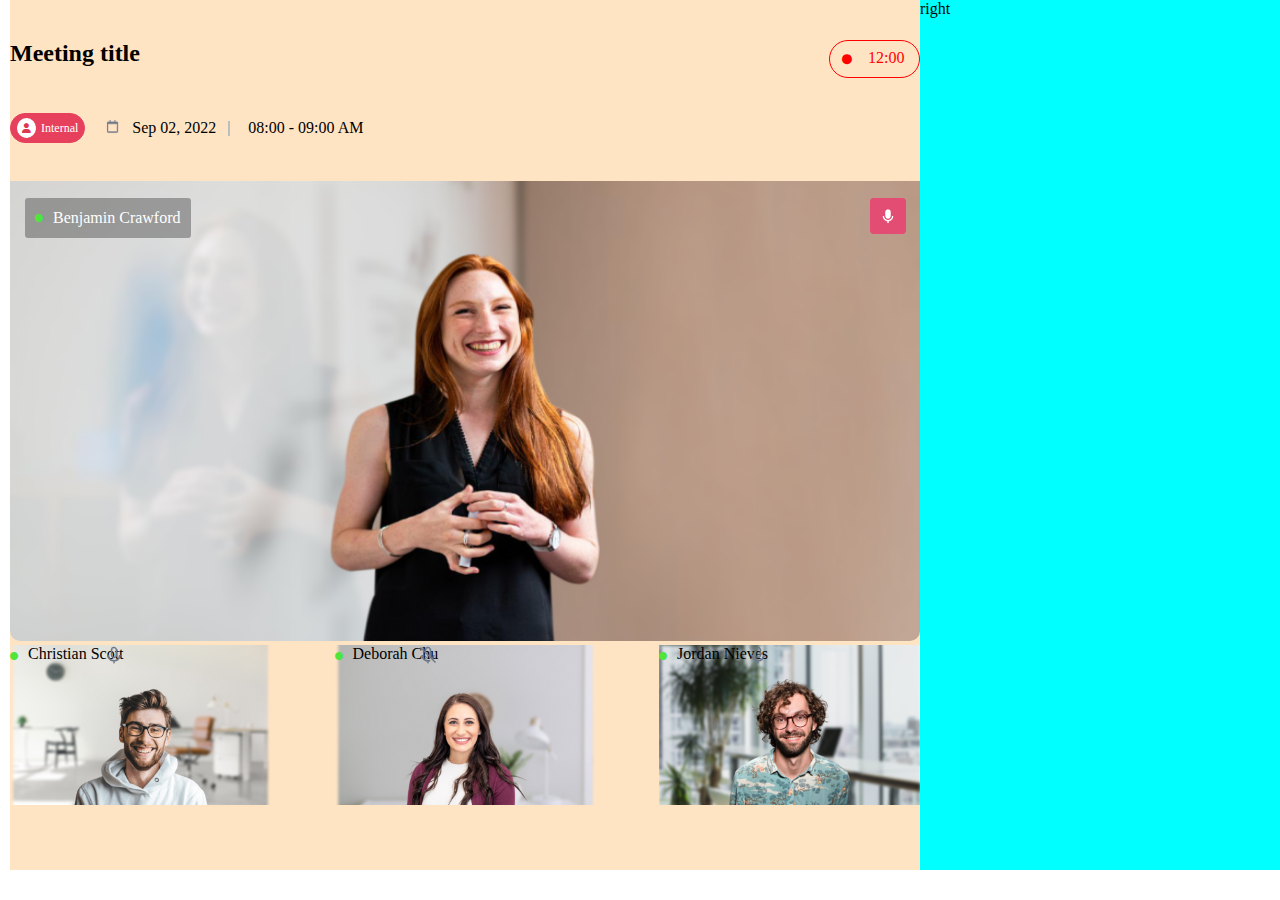
==== index.html @ 49b31103 "Nop bai lan 1" ====
<!DOCTYPE html>
<html lang="en">

<head>
    <meta charset="UTF-8">
    <meta http-equiv="X-UA-Compatible" content="IE=edge">
    <meta name="viewport" content="width=device-width, initial-scale=1.0">
    <title>Document</title>
    <style>
        #wrapper {
            display: flex;
            justify-content: center;
        }
        
        #container {
            display: flex;
            justify-content: space-between;
            width: 1440px;
        }
        
        #center {
            width: 910px;
            background-color: bisque;
        }
        
        #right {
            width: 440px;
            background-color: aqua;
        }
        
        #left {
            width: 90px;
            height: 870px;
            display: flex;
            flex-direction: column;
            justify-content: space-between;
        }
        
        #left_above {
            width: 100%;
            display: flex;
            flex-direction: column;
            align-items: center;
        }
        
        #below {
            display: flex;
            flex-direction: column;
            align-items: center;
            justify-content: center;
        }
        
        .item {
            width: 32px;
            margin-top: 50px;
        }
        
        #setting {
            margin-top: 36px;
        }
    </style>
    <link rel="stylesheet" href="bai.css">
    <link rel="stylesheet" href="/fontawesome-free-6.3.0-web/css/all.css">
</head>

<body>
    <div id="wrapper">
        <div id="container">
            <div id="left">
                <div id="left_above">
                    <img class="item" src="logo.png" alt="">
                    <img class="item" src="home.png" alt="">
                    <img class="item" src="cam.png" alt="">
                    <img class="item" src="chatting.png" alt="">
                    <img class="item" src="user.png" alt="">
                </div>

                <div id="below">
                    <img src="avatar.png" width="44" alt="">
                    <img id="setting" src="setting.png" width="44" alt="">
                </div>
            </div>
            <div id="center">
                <div class="head">
                    <h2>Meeting title</h2>
                    <div class="record">
                        <i class="icon fa-sharp fa-solid fa-circle"></i> 12:00
                    </div>
                </div>
                <div class="calendar">
                    <div class="internal">
                        <i class="user-icon fa-solid fa-user"></i>
                        <div class="txt">Internal</div>
                    </div>
                    <div class="calendar-meeting">
                        <img src="/calender_small.png" alt="" class="icon-cal">
                        <div class="txt-calendar">Sep 02, 2022</div>
                    </div>
                    <div class="line"></div>
                    <div class="time">08:00 - 09:00 AM</div>
                </div>
                <div class="video">
                    <div class="head-video">
                        <div class="onl">
                            <i class="icon-onl fa-sharp fa-solid fa-circle"></i> Benjamin Crawford
                        </div>
                        <div class="record-video"><img src="/mic_color.png" alt=""></div>
                    </div>
                    <img src="/img_big.png" alt="" class="main-img">
                </div>
                <div class="video-small">
                    <div class="video-1">
                        <div class="onl-video-1">
                            <i class="icon-onl fa-sharp fa-solid fa-circle"></i>Christian Scott
                            <img src="/mic1.png" alt="" class="mic">
                        </div>
                        <img src="/img.png" alt="">
                    </div>

                    <div class="video-1">
                        <div class="onl-video-1">
                            <i class="icon-onl fa-sharp fa-solid fa-circle"></i>Deborah Chu
                            <img src="/mic2.png" alt="" class="mic">
                        </div>
                        <img src="/img1.png" alt="">
                    </div>
                    <div class="video-1">
                        <div class="onl-video-1">
                            <i class="icon-onl fa-sharp fa-solid fa-circle"></i>Jordan Nieves
                            <img src="/mic1.png" alt="" class="mic">
                        </div>
                        <img src="/img2.png" alt="">
                    </div>
                </div>
            </div>
            <div id="right">right</div>

        </div>


    </div>

</body>

</html>
---- bai.css ----
* {
    box-sizing: border-box;
    margin: 0;
}

.head {
    display: flex;
    justify-content: space-between;
    margin-top: 40px;
}

.record {
    width: 91px;
    border: 1px solid red;
    padding: 8px 12px;
    border-radius: 50px;
    color: red;
}

.icon {
    font-size: 10px;
    margin-right: 12px;
    margin-bottom: 5px;
}

.calendar {
    display: flex;
    margin-top: 35px;
    align-items: center;
}

.line {
    border: 1px solid rgb(190, 189, 189);
    height: 15px;
}

.internal {
    border: 1px solid rgb(230, 64, 92);
    border-radius: 50px;
    background-color: rgb(230, 64, 92);
    color: white;
    font-size: 12px;
    padding: 4px 6px;
    display: flex;
    justify-content: space-around;
    align-items: center;
}

.user-icon {
    border: 1px solid rgb(255, 255, 255);
    border-radius: 50%;
    background-color: rgb(255, 255, 255);
    padding: 4px;
    font-size: 10px;
    color: rgb(221, 55, 83);
    margin-right: 5px;
}

.calendar-meeting {
    margin-left: 8px;
    display: flex;
    justify-content: space-around;
    padding-left: 12px;
}

.icon-cal {
    width: 15px;
    height: 15px;
}

.txt-calendar {
    padding: 0px 12px;
}

.time {
    padding-left: 18px;
}

.video {
    position: relative;
    margin-top: 38px;
}

.onl {
    position: absolute;
    background-color: rgba(56, 55, 55, 0.4);
    color: white;
    padding: 11px 10px;
    display: flex;
    align-items: center;
    border-radius: 3px;
    margin: 17px 15px;
}

.icon-onl {
    color: rgb(80, 228, 61);
    font-size: 8px;
    margin-right: 10px;
}

.record-video {
    position: absolute;
    right: 0;
    margin: 17px 15px;
    width: 35px;
    height: 35px;
}

.main-img {
    width: 100%;
    height: 460px;
    border-bottom-left-radius: 10px;
    border-bottom-right-radius: 10px;
}

.video-small {
    display: flex;
    justify-content: space-between;
}

.video-1 {
    position: relative;
}

.onl-video-1 {
    position: absolute;
}

.mic {
    position: absolute;
    right: 0px;
}
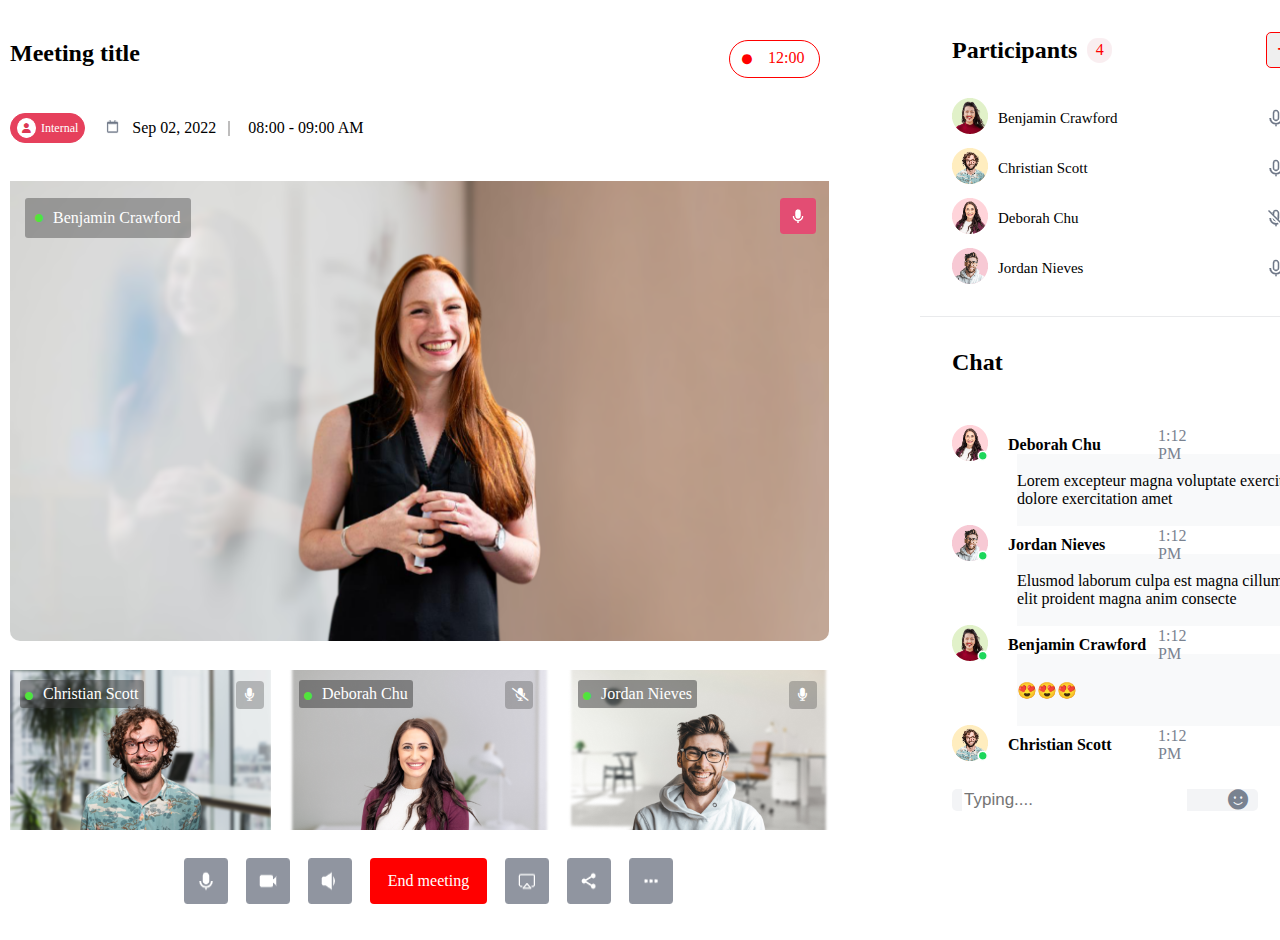
==== commit 8a1122fe: "final bai tap tuan 4" ====
--- a/index.html
+++ b/index.html
@@ -20,12 +20,10 @@
         
         #center {
             width: 910px;
-            background-color: bisque;
         }
         
         #right {
             width: 440px;
-            background-color: aqua;
         }
         
         #left {
@@ -112,28 +110,164 @@
                     <div class="video-1">
                         <div class="onl-video-1">
                             <i class="icon-onl fa-sharp fa-solid fa-circle"></i>Christian Scott
-                            <img src="/mic1.png" alt="" class="mic">
-                        </div>
-                        <img src="/img.png" alt="">
+                            <i class="mic fa-solid fa-microphone"></i>                        </div>
+                        <img src="/img2.png" alt="">
                     </div>
 
                     <div class="video-1">
                         <div class="onl-video-1">
                             <i class="icon-onl fa-sharp fa-solid fa-circle"></i>Deborah Chu
-                            <img src="/mic2.png" alt="" class="mic">
+                            <i class="mic fa-solid fa-microphone-slash"></i>
                         </div>
                         <img src="/img1.png" alt="">
                     </div>
                     <div class="video-1">
                         <div class="onl-video-1">
                             <i class="icon-onl fa-sharp fa-solid fa-circle"></i>Jordan Nieves
-                            <img src="/mic1.png" alt="" class="mic">
-                        </div>
-                        <img src="/img2.png" alt="">
-                    </div>
-                </div>
-            </div>
-            <div id="right">right</div>
+                            <i class="mic fa-solid fa-microphone"></i>
+                        </div>
+                        <img src="/img.png" alt="">
+                    </div>
+                </div>
+                <div class="task-bar">
+                    <img src="/mic_grey_color.png" alt="" class="img-item">
+                    <img src="/cam_color.png" alt="" class="img-item">
+                    <img src="/speaker_grey_color.png" alt="" class="img-item">
+                    <p class="txt-item">End meeting</p>
+                    <img src="/Button 2179.png" alt="" class="img-item">
+                    <img src="/share.png" alt="" class="img-item">
+                    <img src="/ab.png   " alt="" class="img-item">
+                </div>
+            </div>
+            <div id="right">
+                <div class="box-ds-user-tham-du">
+                    <div class="khung-ds-user">
+                        <div class="space-between hight">
+                            <div class="canh-giua-between">
+                                <h2>Participants</h2>
+                                <div class="so-luong canh-giua-giua">4</div>
+                            </div>
+                            <button class="nut-add width">
+                                <i class="fa-solid fa-plus"></i>
+                                <div>Add</div>
+                            </button>
+                        </div>
+    
+                        <div class="space-between hight margin-ds margin-title-ds">
+                            <div class="canh-giua-between">
+                                <div class="icon-img-user"><img src="/avatar 1322.png" alt=""></div>
+                                <div class="font-size-user">Benjamin Crawford</div>
+                            </div>
+                            
+                            <div class="canh-giua-between width">
+                                <img src="/mic1.png" alt="">
+                                <img src="/cam_small.png" alt="">
+                                <i class="fa-solid fa-ellipsis color-3-cham"></i>
+                            </div>
+                        </div>
+    
+                        <div class="space-between hight margin-ds">
+                            <div class="canh-giua-between">
+                                <div class="icon-img-user"><img src="/avatar 1323.png" alt=""></div>
+                                <div class="font-size-user">Christian Scott</div>
+                            </div>
+                            
+                            <div class="canh-giua-between width">
+                                <img src="/mic1.png" alt="">
+                                <img src="/cam_small.png" alt="">
+                                <i class="fa-solid fa-ellipsis color-3-cham"></i>
+                            </div>
+                        </div>
+    
+                        <div class="space-between hight margin-ds">
+                            <div class="canh-giua-between">
+                                <div class="icon-img-user"><img src="/avatar 1324.png" alt=""></div>
+                                <div class="font-size-user">Deborah Chu</div>
+                            </div>
+                            
+                            <div class="canh-giua-between width">
+                                <img src="/mic2.png" alt="">
+                                <img src="/cam_small.png" alt="">
+                                <i class="fa-solid fa-ellipsis color-3-cham"></i>
+                            </div>
+                        </div>
+    
+                        <div class="space-between hight margin-ds">
+                            <div class="canh-giua-between">
+                                <div class="icon-img-user"><img src="/avatar 1325.png" alt=""></div>
+                                <div class="font-size-user">Jordan Nieves</div>
+                            </div>
+                            
+                            <div class="canh-giua-between width">
+                                <img src="/mic1.png" alt="">
+                                <img src="/cam_small.png" alt="">
+                                <i class="fa-solid fa-ellipsis color-3-cham"></i>
+                            </div>
+                        </div>
+                    </div>
+                </div>
+
+                <div class="box-chat">
+                    <div class="khung-chat">
+                        <h2>Chat</h2>
+                        <div class="doan-chat">
+                            <div class="thong-tin-user">
+                                <div class="img-user"><img src="/avatar 1326.png" alt=""></div>
+                                <div><h4 class="header-small">Deborah Chu</h4></div>
+                                <div class="text-color">1:12 PM</div>
+                            </div>
+                            
+                            <div class="noi-dung-chat">
+                                <p>Lorem excepteur magna voluptate exercitation dolore exercitation amet</p>
+                            </div>
+                        </div>
+
+                        <div class="doan-chat">
+                            <div class="thong-tin-user">
+                                <div class="img-user"><img src="/avatar 1327.png" alt=""></div>
+                                <div><h4  class="header-small">Jordan Nieves</h4></div>
+                                <div class="text-color">1:12 PM</div>
+                            </div>
+                            
+                            <div class="noi-dung-chat">
+                                <p>Elusmod laborum culpa est magna cillum sint in elit proident magna anim consecte</p>
+                            </div>
+                        </div>
+
+                        <div class="doan-chat">
+                            <div class="thong-tin-user">
+                                <div class="img-user"><img src="/avatar 1328.png" alt=""></div>
+                                <div><h4 class="header-small">Benjamin Crawford</h4></div>
+                                <div class="text-color">1:12 PM</div>
+                            </div>
+                            
+                            <div class="noi-dung-chat">
+                                😍😍😍
+                            </div>
+                        </div>
+
+                        <div class="doan-chat">
+                            <div class="thong-tin-user">
+                                <div class="img-user"><img src="/avatar 1329.png" alt=""></div>
+                                <div><h4 class="header-small">Christian Scott</h4></div>
+                                <div class="text-color">1:12 PM</div>
+                            </div>
+                        </div>
+
+                        <div class="text">
+                            <div class="input-text">
+                                <input type="text" placeholder="Typing...." class ="input-txt">
+                                <i class="fa-solid fa-face-smile icon-send-size"></i>
+                            </div>
+
+                            <div>
+                                <img src="/send.png" alt="">
+                            </div>
+                        </div>
+                    </div>
+                </div>
+            </div>
+            </div>
 
         </div>
 
--- a/bai.css
+++ b/bai.css
@@ -15,6 +15,7 @@
     padding: 8px 12px;
     border-radius: 50px;
     color: red;
+    margin-right: 100px;
 }
 
 .icon {
@@ -100,14 +101,14 @@
 
 .record-video {
     position: absolute;
-    right: 0;
+    right: 90px;
     margin: 17px 15px;
     width: 35px;
     height: 35px;
 }
 
 .main-img {
-    width: 100%;
+    width: 90%;
     height: 460px;
     border-bottom-left-radius: 10px;
     border-bottom-right-radius: 10px;
@@ -116,6 +117,9 @@
 .video-small {
     display: flex;
     justify-content: space-between;
+    width: 90%;
+    margin-top: 25px;
+    border-radius: 4px;
 }
 
 .video-1 {
@@ -124,9 +128,196 @@
 
 .onl-video-1 {
     position: absolute;
+    background-color: rgba(56, 55, 55, 0.5);
+    padding: 5px;
+    border-radius: 3px;
+    left: 10px;
+    top: 10px;
+    color: white;
 }
 
 .mic {
     position: absolute;
-    right: 0px;
+    right: -120px;
+    background-color: rgba(56, 55, 55, 0.3);
+    color: white;
+    width: 28px;
+    height: 28px;
+    text-align: center;
+    font-size: 13px;
+    padding: 7px;
+    border-radius: 4px;
+    margin-top: -4px;
+}
+
+.task-bar{
+    display: flex;
+    justify-content: center;
+    margin-top: 24px;
+    width: 90%;
+    margin-bottom: 36px;
+}
+
+.img-item{
+    margin-left: 18px;
+}
+
+.txt-item{
+    background-color: red;
+    color: white;
+    text-align: center;
+    padding: 14px 18px;
+    border-radius: 4px  ;
+    margin-left: 18px;
+}
+
+.box-ds-user-tham-du{
+    flex-direction: column;
+    width: 440px;
+    height: 252px;
+    margin: 32px 32px;
+}
+
+.khung-ds-user{
+    width: 384px;
+    height: 260px;
+}
+
+.space-between{
+    display: flex;
+    justify-content: space-between;
+}
+
+.canh-giua-between{
+    display: flex;
+    justify-content: space-between;
+    align-items: center;
+}
+
+.width{
+    width: 70px;
+}
+
+.hight{
+    height: 36px;
+}
+
+.nut-add{
+    display: flex;
+    justify-content: space-around;
+    align-items: center;
+    color: red;
+    border: 1px solid red;
+    border-radius: 5px;
+}
+
+.canh-giua-giua{
+    display: flex;
+    justify-content: center;
+    align-items: center;
+}
+
+.so-luong{
+    width: 25px;
+    height: 25px;
+    color: red;
+    border-radius: 60px 60px 70px 70px;
+    margin-left: 10px;
+    border: 1px solid rgba(253,242,244,0.2);
+    background-color: rgb(249,238,240);
+}
+
+.color-3-cham{
+    color: rgb(110,119,135);
+}
+
+.margin-ds{
+    margin: 14px 0px;
+}
+
+.margin-title-ds{
+    margin-top: 32px;
+}
+
+.icon-img-user{
+    margin-right: 10px;
+}
+
+.font-size-user{
+    font-size: 15px;
+}
+
+.box-chat{
+    width: 440px;
+    height: 584px;
+    border-top: 1px solid rgba(144,149,160,0.2);
+}
+
+.khung-chat{
+    margin: 32px;
+}
+
+.khung-chat h2{
+    margin-bottom: 50px;
+}
+
+.thong-tin-user{
+    display: flex;
+    justify-content: space-between;
+    align-items: center;
+    width: 200px;
+    font-family: 'Times New Roman', Times, serif;
+    height: 38px;
+}
+
+.header-small{
+    width: 150px;
+}
+
+.noi-dung-chat{
+    background-color: rgb(248,249,250);
+    height: 72px;
+    display: flex;
+    align-items: center;
+    margin-left: 65px;
+    margin-top: -10px;
+}
+
+.text{
+    display: flex;
+    justify-content: space-between;
+    align-items: center;
+    width: 384px;
+    height: 42px;
+    padding-top: 30px;
+}
+
+.input-text{
+    width: 306px;
+    display: flex;
+    justify-content: space-between;
+    align-items: center;
+    background-color: rgb(243,244,246);
+    color: rgb(121,130,144);
+    padding-left: 10px;
+    padding-right: 10px;
+    border-radius: 5px;
+}
+
+.input-txt{
+    border: none;
+    outline: none;
+    font-size: 17px;
+}
+
+.icon-send-size{
+    font-size: 20px;
+}
+
+.text-color{
+    color: rgb(121,130,144);
+}
+
+.img-user{
+    margin-right: 20px;
 }